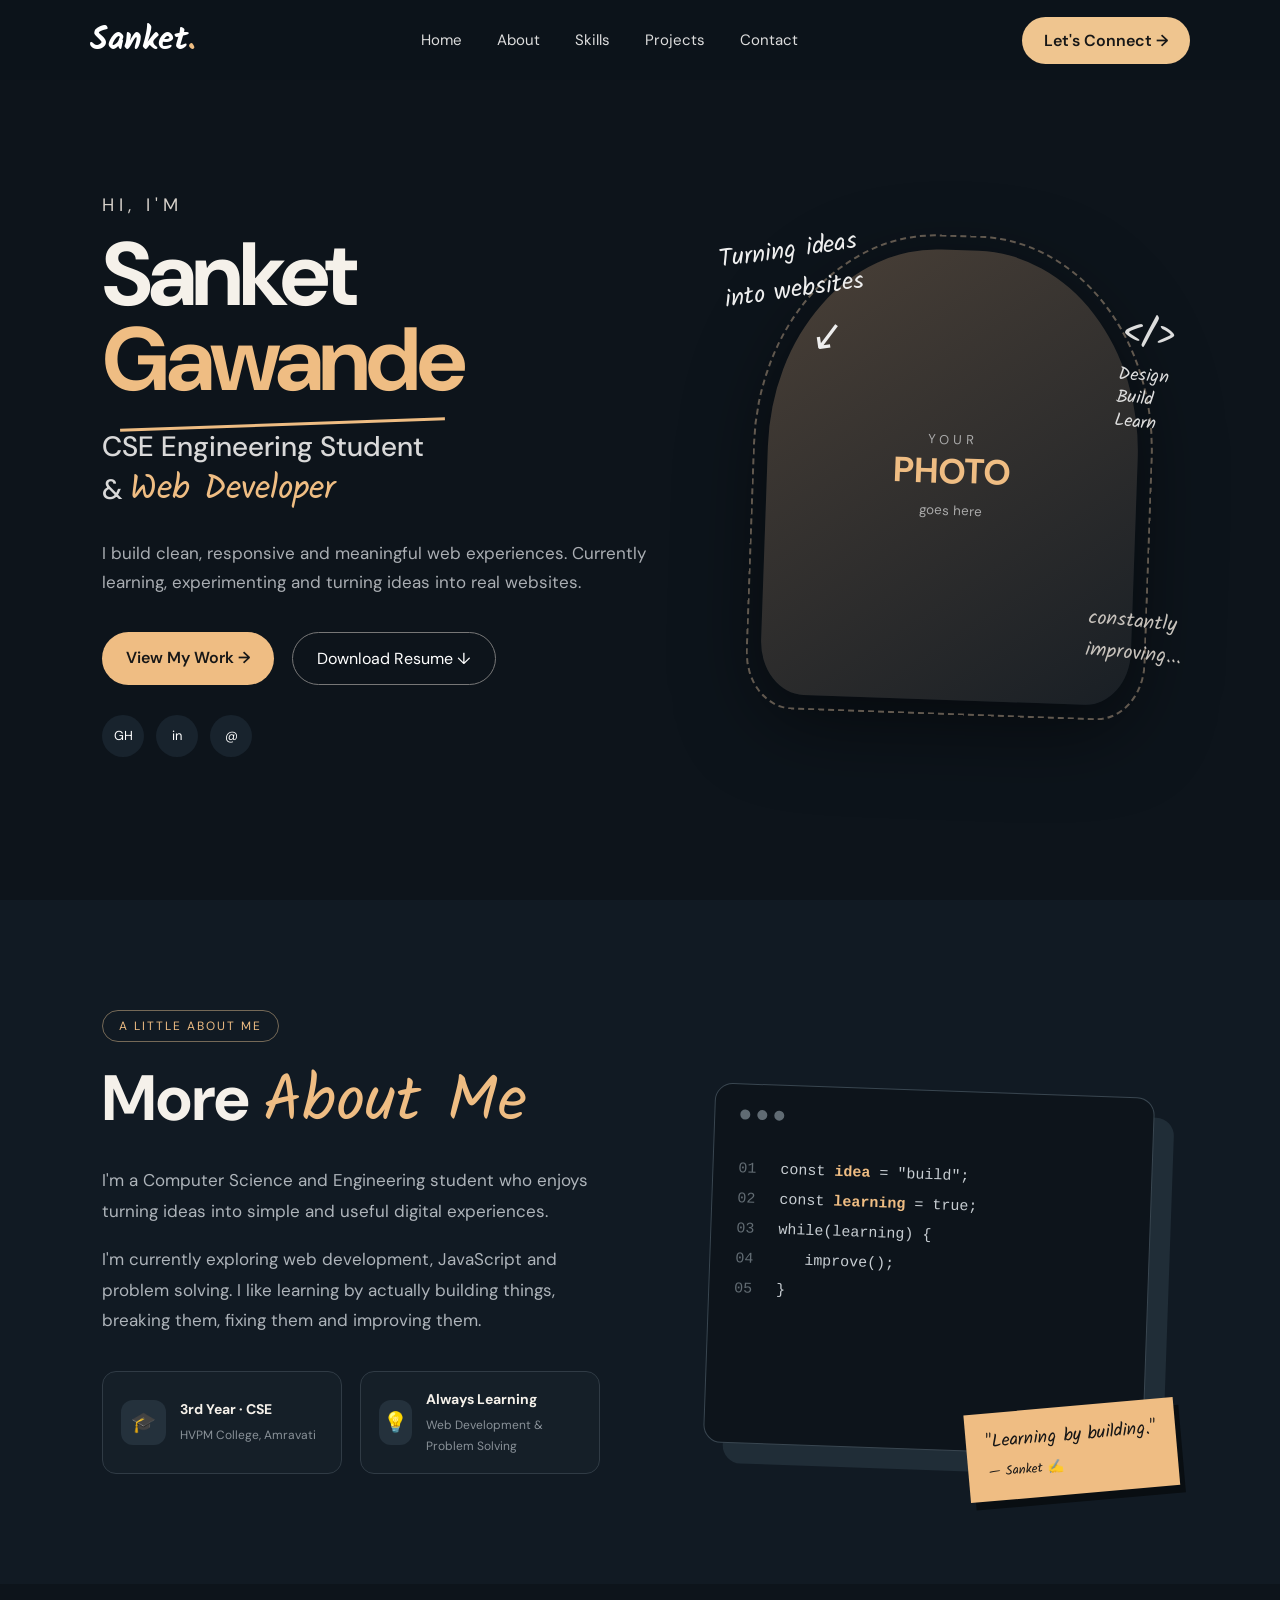
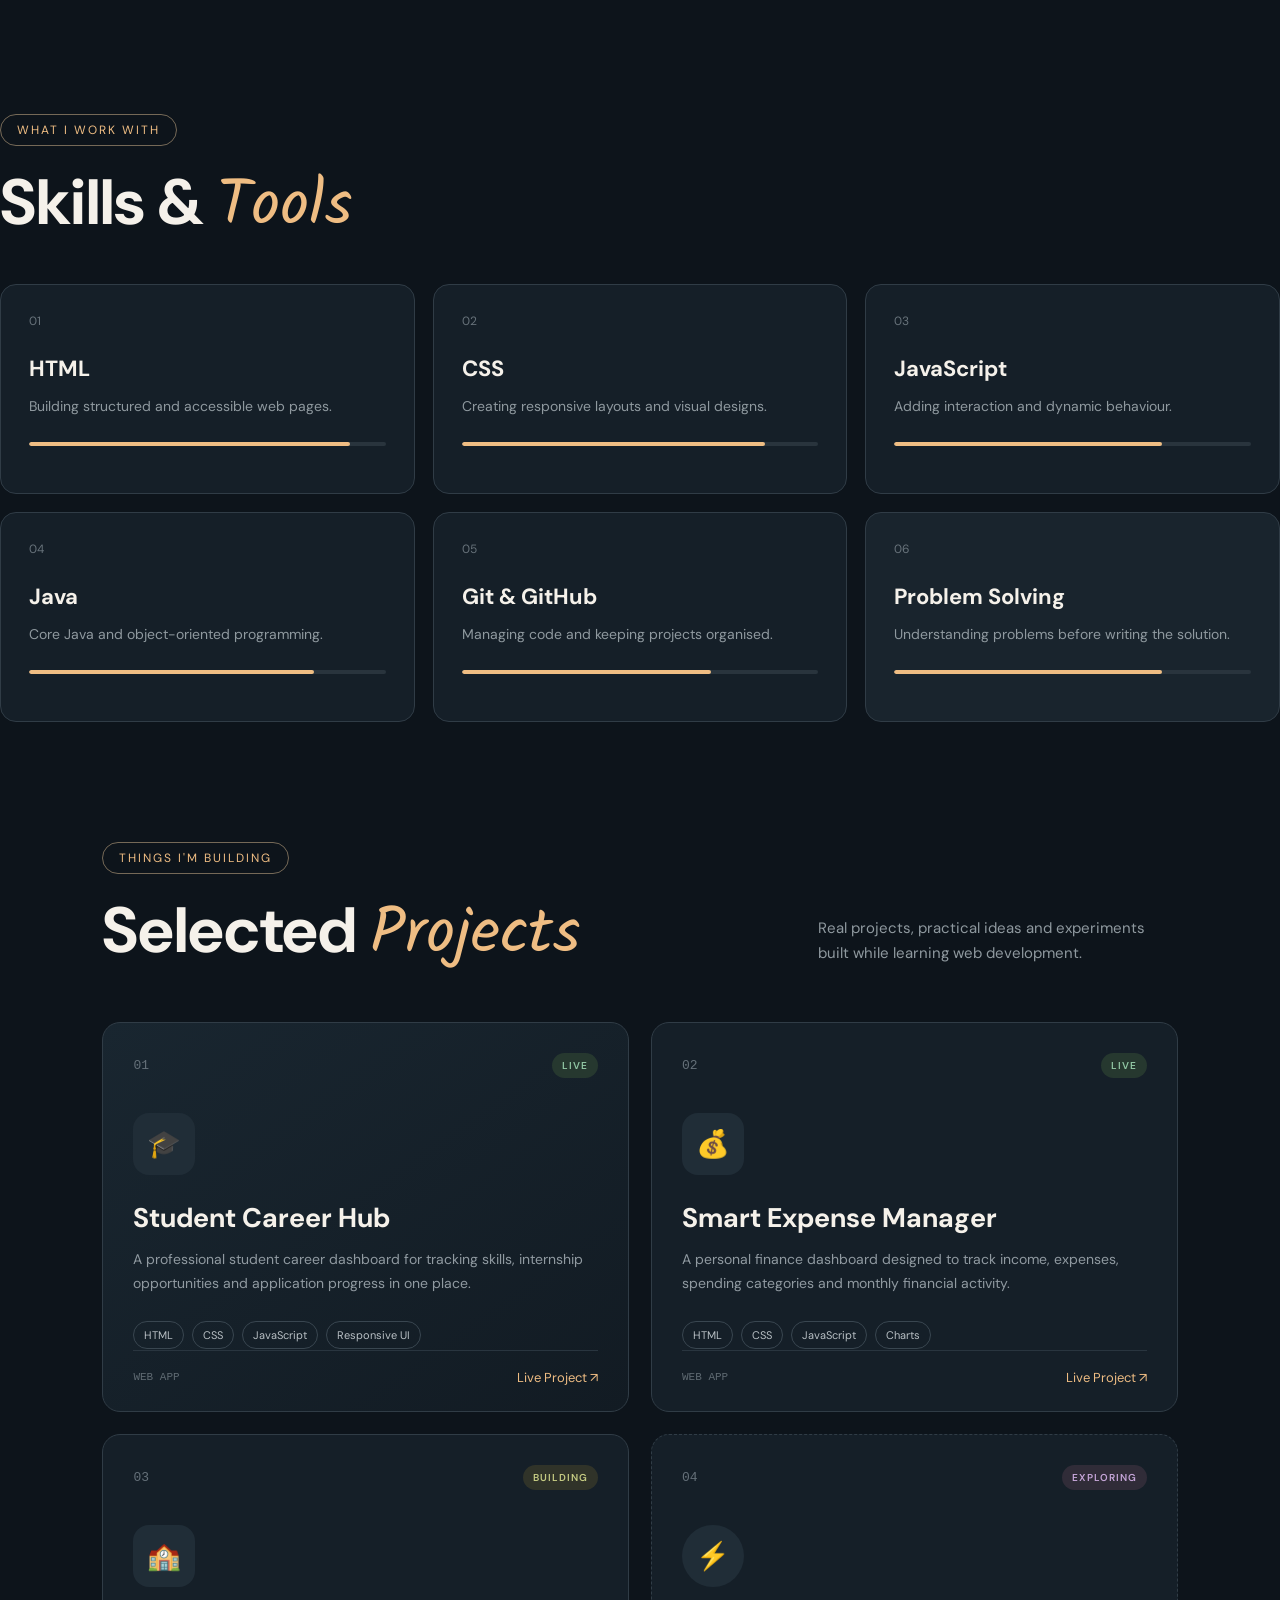
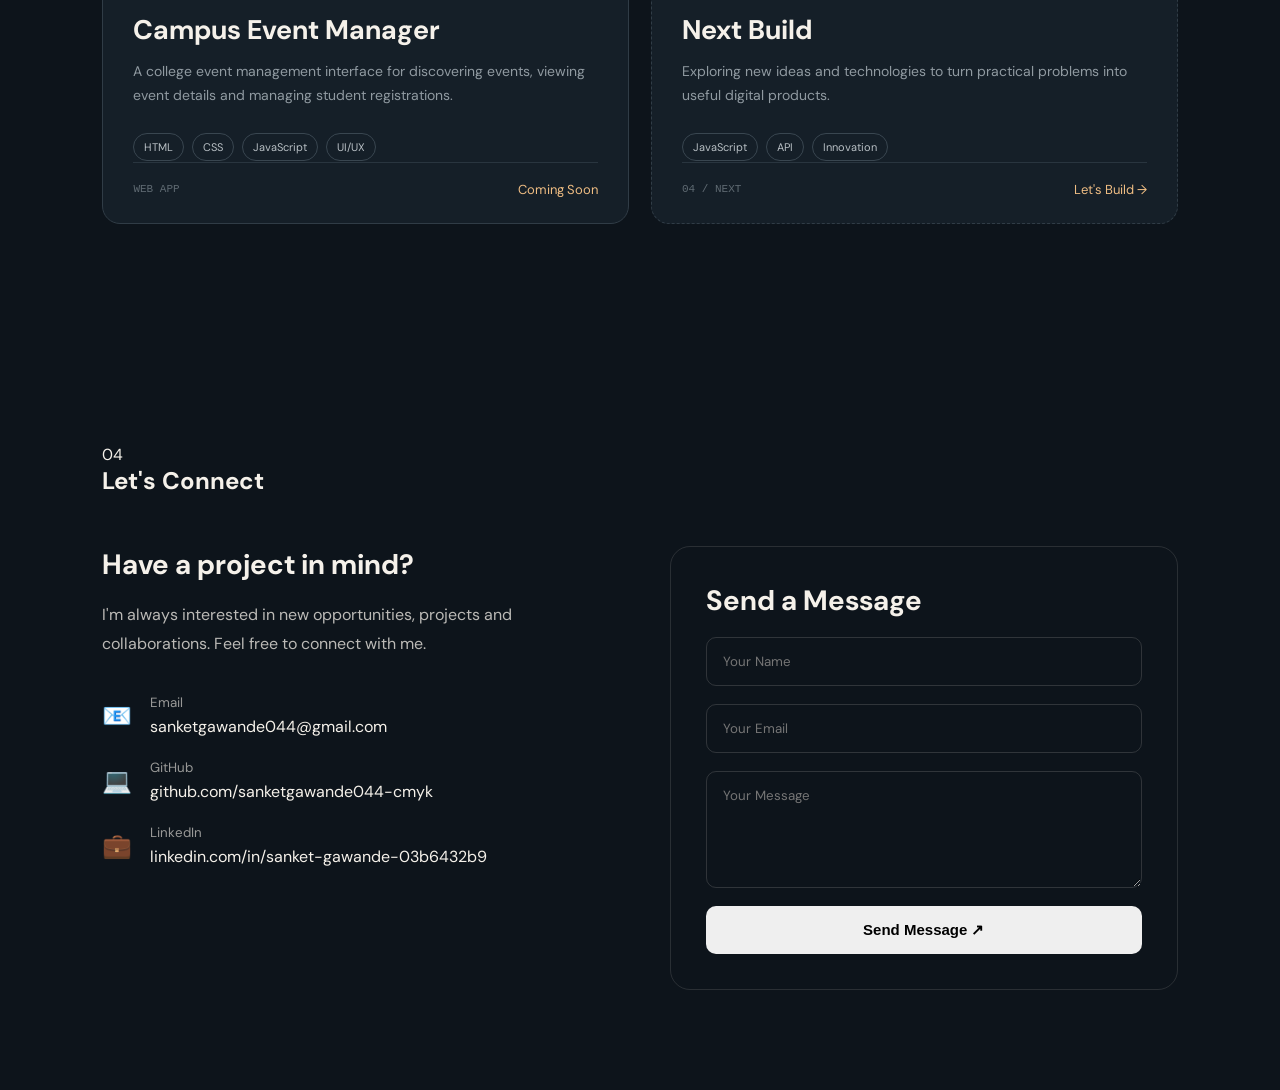
==== index.html @ 47cdb089 "Add files via upload" ====
<!DOCTYPE html>
<html lang="en">

<head>

    <meta charset="UTF-8">

    <meta name="viewport" content="width=device-width, initial-scale=1.0">

    <title>Sanket | CSE Engineer & Web Developer</title>

    <link rel="stylesheet" href="style.css">

    <link rel="preconnect" href="https://fonts.googleapis.com">

    <link rel="preconnect"
          href="https://fonts.gstatic.com"
          crossorigin>

    <link href="https://fonts.googleapis.com/css2?family=DM+Sans:wght@400;500;600;700&family=Kalam:wght@400;700&display=swap"
          rel="stylesheet">

</head>


<body>


    <!-- =========================
         NAVBAR
    ========================== -->

    <header class="navbar">

        <a href="#" class="logo">
            Sanket<span>.</span>
        </a>
<button class="menu-toggle"
        onclick="document.getElementById('mobileMenu').classList.toggle('active')">
    ☰
</button>
        <nav id="mobileMenu">

            <a href="#home">
                Home
            </a>

            <a href="#about">
                About
            </a>

            <a href="#skills">
                Skills
            </a>

            <a href="#projects">
                Projects
            </a>

            <a href="#contact">
                Contact
            </a>

        </nav>


        <a href="#contact" class="connect-btn">
            Let's Connect →
        </a>

    </header>



    <main>


        <!-- =========================
             HERO SECTION
        ========================== -->

        <section class="hero" id="home">


            <div class="hero-content">


                <p class="small-heading">
                    HI, I'M
                </p>


                <h1>
                    Sanket <span>Gawande</span>
                </h1>


                <h2>
                    CSE Engineering Student
                    <br>
                    & <em>Web Developer</em>
                </h2>


                <p class="intro">
                    I build clean, responsive and meaningful web experiences.
                    Currently learning, experimenting and turning ideas into
                    real websites.
                </p>


                <div class="hero-buttons">

                    <a href="#projects" class="primary-btn">
                        View My Work →
                    </a>

<a href="resume.pdf" class="secondary-btn" download>
    Download Resume ↓
</a>

                </div>


               <div class="social-links">

    <a href="https://github.com/sanketgawande044-cmyk"
       target="_blank"
       title="GitHub">
        GH
    </a>

    <a href="https://www.linkedin.com/in/sanket-gawande-03b6432b9/"
       target="_blank"
       title="LinkedIn">
        in
    </a>

    <a href="mailto:sanketgawande044@gmail.com"
       title="Email">
        @
    </a>

</div>


            </div>



            <!-- CREATIVE SIDE -->

            <div class="hero-visual">


                <div class="scribble-note">

                    Turning ideas
                    <br>
                    into websites

                    <span>↙</span>

                </div>


                <div class="photo-placeholder">

                    <div>

                        <span>
                            YOUR
                        </span>

                        <strong>
                            PHOTO
                        </strong>

                        <small>
                            goes here
                        </small>

                    </div>

                </div>


                <div class="code-note">

                    &lt;/&gt;

                    <br>

                    <span>
                        Design
                    </span>

                    <span>
                        Build
                    </span>

                    <span>
                        Learn
                    </span>

                </div>


                <div class="side-note">

                    constantly
                    <br>
                    improving...

                </div>


            </div>


        </section>



        <!-- =========================
             ABOUT SECTION
        ========================== -->

        <section class="about-section" id="about">


            <div class="section-label">
                A LITTLE ABOUT ME
            </div>


            <div class="about-grid">


                <!-- ABOUT TEXT -->

                <div class="about-text">


                    <h2>
                        More <span>About Me</span>
                    </h2>


                    <p>
                        I'm a Computer Science and Engineering student who enjoys
                        turning ideas into simple and useful digital experiences.
                    </p>


                    <p>
                        I'm currently exploring web development, JavaScript and
                        problem solving. I like learning by actually building things,
                        breaking them, fixing them and improving them.
                    </p>


                    <div class="about-cards">


                        <div class="info-card">

                            <div class="info-icon">
                                🎓
                            </div>

                            <div>

                                <strong>
                                    3rd Year · CSE
                                </strong>

                                <small>
                                    HVPM College, Amravati
                                </small>

                            </div>

                        </div>


                        <div class="info-card">

                            <div class="info-icon">
                                💡
                            </div>

                            <div>

                                <strong>
                                    Always Learning
                                </strong>

                                <small>
                                    Web Development & Problem Solving
                                </small>

                            </div>

                        </div>


                    </div>


                </div>



                <!-- CREATIVE CARD -->

                <div class="about-visual">


                    <div class="desk-card">


                        <div class="window-top">

                            <span></span>
                            <span></span>
                            <span></span>

                        </div>


                        <div class="code-lines">

                            <p>
                                <span>01</span>
                                const <b>idea</b> = "build";
                            </p>

                            <p>
                                <span>02</span>
                                const <b>learning</b> = true;
                            </p>

                            <p>
                                <span>03</span>
                                while(learning) {
                            </p>

                            <p>
                                <span>04</span>
                                &nbsp;&nbsp; improve();
                            </p>

                            <p>
                                <span>05</span>
                                }
                            </p>

                        </div>


                        <div class="hand-note">

                            "Learning by building."

                            <br>

                            <span>
                                — Sanket ✍
                            </span>

                        </div>


                    </div>


                </div>


            </div>


        </section>



        <!-- =========================
             SKILLS
        ========================== -->

        <div class="skills-area" id="skills">


            <div class="section-label">
                WHAT I WORK WITH
            </div>


            <h2>
                Skills & <span>Tools</span>
            </h2>


            <div class="skills-grid">


                <div class="skill-card">

                    <div class="skill-number">
                        01
                    </div>

                    <h3>
                        HTML
                    </h3>

                    <p>
                        Building structured and accessible web pages.
                    </p>

                    <div class="skill-line">
                        <span style="width: 90%;"></span>
                    </div>

                </div>



                <div class="skill-card">

                    <div class="skill-number">
                        02
                    </div>

                    <h3>
                        CSS
                    </h3>

                    <p>
                        Creating responsive layouts and visual designs.
                    </p>

                    <div class="skill-line">
                        <span style="width: 85%;"></span>
                    </div>

                </div>



                <div class="skill-card">

                    <div class="skill-number">
                        03
                    </div>

                    <h3>
                        JavaScript
                    </h3>

                    <p>
                        Adding interaction and dynamic behaviour.
                    </p>

                    <div class="skill-line">
                        <span style="width: 75%;"></span>
                    </div>

                </div>



                <div class="skill-card">

                    <div class="skill-number">
                        04
                    </div>

                    <h3>
                        Java
                    </h3>

                    <p>
                        Core Java and object-oriented programming.
                    </p>

                    <div class="skill-line">
                        <span style="width: 80%;"></span>
                    </div>

                </div>



                <div class="skill-card">

                    <div class="skill-number">
                        05
                    </div>

                    <h3>
                        Git & GitHub
                    </h3>

                    <p>
                        Managing code and keeping projects organised.
                    </p>

                    <div class="skill-line">
                        <span style="width: 70%;"></span>
                    </div>

                </div>



                <div class="skill-card special-skill">

                    <div class="skill-number">
                        06
                    </div>

                    <h3>
                        Problem Solving
                    </h3>

                    <p>
                        Understanding problems before writing the solution.
                    </p>

                    <div class="skill-line">
                        <span style="width: 75%;"></span>
                    </div>

                </div>


            </div>


        </div>



        <!-- =========================
             PROJECTS SECTION
        ========================== -->

        <section class="projects-section" id="projects">


            <div class="section-label">
                THINGS I'M BUILDING
            </div>


            <div class="projects-heading">


                <div>

                    <h2>
                        Selected <span>Projects</span>
                    </h2>

                </div>


                <p>
                    Real projects, practical ideas and experiments
                    built while learning web development.
                </p>


            </div>



            <div class="projects-grid">


                <!-- =========================
                     PROJECT 01
                ========================== -->

                <article class="project-card featured-project">


                    <div class="project-top">

                        <span class="project-number">
                            01
                        </span>


                        <span class="project-status">
                            LIVE
                        </span>

                    </div>


                    <div class="project-icon">
                        🎓
                    </div>


                    <h3>
                        Student Career Hub
                    </h3>


                    <p>
                        A professional student career dashboard for
                        tracking skills, internship opportunities and
                        application progress in one place.
                    </p>


                    <div class="tech-stack">

                        <span>
                            HTML
                        </span>

                        <span>
                            CSS
                        </span>

                        <span>
                            JavaScript
                        </span>

                        <span>
                            Responsive UI
                        </span>

                    </div>


                    <div class="project-bottom">

                        <span>
                            WEB APP
                        </span>


                        <a href="projects/career-hub.html">
                            Live Project ↗
                        </a>

                    </div>


                </article>



                <!-- =========================
                     PROJECT 02
                ========================== -->

                <article class="project-card">


                    <div class="project-top">

                        <span class="project-number">
                            02
                        </span>


                        <span class="project-status">
                            LIVE
                        </span>

                    </div>


                    <div class="project-icon">
                        💰
                    </div>


                    <h3>
                        Smart Expense Manager
                    </h3>


                    <p>
                        A personal finance dashboard designed to track
                        income, expenses, spending categories and
                        monthly financial activity.
                    </p>


                    <div class="tech-stack">

                        <span>
                            HTML
                        </span>

                        <span>
                            CSS
                        </span>

                        <span>
                            JavaScript
                        </span>

                        <span>
                            Charts
                        </span>

                    </div>


                    <div class="project-bottom">

                        <span>
                            WEB APP
                        </span>


                      <a href="projects/expense.html">
    Live Project ↗
</a>
                    </div>


                </article>



                <!-- =========================
                     PROJECT 03
                ========================== -->

                <article class="project-card">


                    <div class="project-top">

                        <span class="project-number">
                            03
                        </span>


                        <span class="project-status learning">
                            BUILDING
                        </span>

                    </div>


                    <div class="project-icon">
                        🏫
                    </div>


                    <h3>
                        Campus Event Manager
                    </h3>


                    <p>
                        A college event management interface for
                        discovering events, viewing event details and
                        managing student registrations.
                    </p>


                    <div class="tech-stack">

                        <span>
                            HTML
                        </span>

                        <span>
                            CSS
                        </span>

                        <span>
                            JavaScript
                        </span>

                        <span>
                            UI/UX
                        </span>

                    </div>


                    <div class="project-bottom">

                        <span>
                            WEB APP
                        </span>


                        <a href="#">
                            Coming Soon
                        </a>

                    </div>


                </article>



                <!-- =========================
                     PROJECT 04
                ========================== -->

                <article class="project-card idea-card">


                    <div class="project-top">

                        <span class="project-number">
                            04
                        </span>


                        <span class="project-status idea">
                            EXPLORING
                        </span>

                    </div>


                    <div class="project-icon">
                        ⚡
                    </div>


                    <h3>
                        Next Build
                    </h3>


                    <p>
                        Exploring new ideas and technologies to turn
                        practical problems into useful digital products.
                    </p>


                    <div class="tech-stack">

                        <span>
                            JavaScript
                        </span>

                        <span>
                            API
                        </span>

                        <span>
                            Innovation
                        </span>

                    </div>


                    <div class="project-bottom">

                        <span>
                            04 / NEXT
                        </span>


                        <a href="#contact">
                            Let's Build →
                        </a>

                    </div>


                </article>


            </div>


        </section>
        <!-- CONTACT SECTION -->
<section class="contact-section" id="contact">
    <div class="section-title">
        <span>04</span>
        <h2>Let's Connect</h2>
    </div>

    <div class="contact-container">

        <div class="contact-info">
            <h3>Have a project in mind?</h3>

            <p>
                I'm always interested in new opportunities, projects
                and collaborations. Feel free to connect with me.
            </p>

            <div class="contact-item">
                <span>📧</span>
                <div>
                    <small>Email</small>
                    <a href="mailto:sanketgawande044@gmail.com">
                        sanketgawande044@gmail.com
                    </a>
                </div>
            </div>

            <div class="contact-item">
                <span>💻</span>
                <div>
                    <small>GitHub</small>
                    <a href="https://github.com/sanketgawande044-cmyk"
                       target="_blank">
                        github.com/sanketgawande044-cmyk
                    </a>
                </div>
            </div>

            <div class="contact-item">
                <span>💼</span>
                <div>
                    <small>LinkedIn</small>
                    <a href="https://www.linkedin.com/in/sanket-gawande-03b6432b9/"
                       target="_blank">
                        linkedin.com/in/sanket-gawande-03b6432b9
                    </a>
                </div>
            </div>
        </div>

        <div class="contact-card">
            <h3>Send a Message</h3>

            <form onsubmit="return sendMessage()">

                <input type="text"
                       id="name"
                       placeholder="Your Name"
                       required>

                <input type="email"
                       id="email"
                       placeholder="Your Email"
                       required>

                <textarea id="message"
                          rows="5"
                          placeholder="Your Message"
                          required></textarea>

                <button type="submit">
                    Send Message ↗
                </button>

            </form>
        </div>

    </div>
</section>


    </main>



    <script src="script.js"></script>


</body>

</html>
---- style.css ----
/* =========================
   BASIC RESET
========================= */

* {
    margin: 0;
    padding: 0;
    box-sizing: border-box;
}

html {
    scroll-behavior: smooth;
}

body {
    font-family: "DM Sans", sans-serif;
    background: #0d141b;
    color: #f5f1ea;
}


/* =========================
   NAVBAR
========================= */

.navbar {
    width: 100%;
    height: 80px;
    display: flex;
    align-items: center;
    justify-content: space-between;
    padding: 0 7%;
    position: fixed;
    top: 0;
    left: 0;
    z-index: 100;
    background: rgba(13, 20, 27, 0.88);
    backdrop-filter: blur(12px);
}

.logo {
    font-family: "Kalam", cursive;
    font-size: 32px;
    font-weight: 700;
    color: white;
    text-decoration: none;
}

.logo span {
    color: #eebd82;
}

.navbar nav {
    display: flex;
    gap: 35px;
}

.navbar nav a {
    color: #ddd;
    text-decoration: none;
    font-size: 15px;
    transition: 0.3s;
}

.navbar nav a:hover {
    color: #efbd83;
}

.connect-btn {
    text-decoration: none;
    color: #171717;
    background: #efc58f;
    padding: 13px 22px;
    border-radius: 30px;
    font-weight: 600;
    transition: 0.3s;
}

.connect-btn:hover {
    transform: translateY(-3px);
}


/* =========================
   HERO
========================= */

.hero {
    min-height: 100vh;
    display: flex;
    align-items: center;
    justify-content: space-between;
    padding: 120px 8% 70px;
    overflow: hidden;
}

.hero-content {
    width: 53%;
}

.small-heading {
    font-size: 18px;
    letter-spacing: 5px;
    margin-bottom: 15px;
    color: #d6d1ca;
}

.hero h1 {
    font-size: clamp(55px, 7vw, 95px);
    line-height: 0.95;
    margin-bottom: 25px;
    letter-spacing: -4px;
}

.hero h1 span {
    color: #efbd83;
    position: relative;
}

.hero h1 span::after {
    content: "";
    position: absolute;
    height: 3px;
    width: 90%;
    background: #efbd83;
    left: 5%;
    bottom: -8px;
    transform: rotate(-2deg);
}

.hero h2 {
    font-size: 28px;
    line-height: 1.4;
    font-weight: 500;
    color: #d9d9d9;
    margin-bottom: 25px;
}

.hero h2 em {
    font-family: "Kalam", cursive;
    color: #efbd83;
    font-size: 34px;
    font-style: normal;
}

.intro {
    max-width: 600px;
    color: #aaaeb3;
    font-size: 17px;
    line-height: 1.7;
    margin-bottom: 35px;
}


/* =========================
   BUTTONS
========================= */

.hero-buttons {
    display: flex;
    gap: 18px;
    margin-bottom: 30px;
}

.primary-btn,
.secondary-btn {
    padding: 15px 24px;
    border-radius: 30px;
    text-decoration: none;
    transition: 0.3s;
}

.primary-btn {
    background: #efbd83;
    color: #171717;
    font-weight: 600;
}

.secondary-btn {
    border: 1px solid #777;
    color: white;
}

.primary-btn:hover,
.secondary-btn:hover {
    transform: translateY(-4px);
}


/* =========================
   SOCIAL
========================= */

.social-links {
    display: flex;
    gap: 12px;
}

.social-links a {
    width: 42px;
    height: 42px;
    border-radius: 50%;
    display: flex;
    align-items: center;
    justify-content: center;
    text-decoration: none;
    color: white;
    background: #18232d;
    font-size: 13px;
    transition: 0.3s;
}

.social-links a:hover {
    background: #efbd83;
    color: #111;
    transform: translateY(-4px);
}


/* =========================
   CREATIVE VISUAL
========================= */

.hero-visual {
    width: 42%;
    min-height: 520px;
    position: relative;
    display: flex;
    align-items: center;
    justify-content: center;
}


/* PHOTO PLACEHOLDER */

.photo-placeholder {
    width: 370px;
    height: 450px;
    border-radius: 45% 45% 12% 12%;
    background: linear-gradient(
        145deg,
        #4a4037,
        #191f25
    );
    display: flex;
    align-items: center;
    justify-content: center;
    position: relative;
    box-shadow: 0 25px 80px rgba(0, 0, 0, 0.5);
    transform: rotate(2deg);
}

.photo-placeholder::before {
    content: "";
    position: absolute;
    inset: -15px;
    border: 2px dashed #62594f;
    border-radius: inherit;
    z-index: -1;
}

.photo-placeholder div {
    text-align: center;
    color: #aaa;
}

.photo-placeholder span {
    display: block;
    font-size: 13px;
    letter-spacing: 4px;
}

.photo-placeholder strong {
    display: block;
    font-size: 35px;
    color: #efbd83;
}

.photo-placeholder small {
    display: block;
    margin-top: 8px;
}


/* =========================
   HANDWRITTEN NOTES
========================= */

.scribble-note {
    position: absolute;
    top: 15px;
    left: 0;
    font-family: "Kalam", cursive;
    font-size: 25px;
    color: #eee;
    transform: rotate(-8deg);
    z-index: 5;
}

.scribble-note span {
    display: block;
    font-size: 40px;
    margin-left: 80px;
}

.code-note {
    position: absolute;
    right: 5px;
    top: 90px;
    font-family: "Kalam", cursive;
    font-size: 38px;
    color: #ddd;
    transform: rotate(5deg);
}

.code-note span {
    display: block;
    font-size: 18px;
    line-height: 1.3;
}

.side-note {
    position: absolute;
    right: -5px;
    bottom: 65px;
    font-family: "Kalam", cursive;
    font-size: 20px;
    color: #c7c2bc;
    transform: rotate(5deg);
}


/* =========================
   NEXT SECTION
========================= */

.next-section {
    min-height: 300px;
    display: flex;
    align-items: center;
    justify-content: center;
    background: #111b24;
    color: #efbd83;
    font-family: "Kalam", cursive;
    font-size: 30px;
}


/* =========================
   MOBILE
========================= */

@media (max-width: 900px) {

    .navbar nav {
        display: none;
    }

    .connect-btn {
        padding: 10px 16px;
        font-size: 13px;
    }

    .hero {
        flex-direction: column;
        padding-top: 130px;
    }

    .hero-content {
        width: 100%;
        text-align: center;
    }

    .hero-buttons {
        justify-content: center;
    }

    .social-links {
        justify-content: center;
    }

    .hero-visual {
        width: 100%;
        margin-top: 60px;
    }

    .photo-placeholder {
        width: 280px;
        height: 350px;
    }

    .scribble-note {
        left: 5%;
    }

    .code-note {
        right: 3%;
    }
}

@media (max-width: 500px) {

    .navbar {
        padding: 0 5%;
    }

    .logo {
        font-size: 27px;
    }

    .hero h1 {
        font-size: 55px;
        letter-spacing: -2px;
    }

    .hero h2 {
        font-size: 22px;
    }

    .hero h2 em {
        font-size: 28px;
    }

    .intro {
        font-size: 15px;
    }

    .hero-buttons {
        flex-direction: column;
        align-items: center;
    }

    .hero-visual {
        min-height: 430px;
    }

    .photo-placeholder {
        width: 250px;
        height: 320px;
    }

    .scribble-note {
        font-size: 19px;
    }

    .code-note {
        font-size: 28px;
    }
}


/* =========================
   ABOUT SECTION
========================= */

.about-section {
    padding: 110px 8%;
    background: #111a23;
}

.section-label {
    display: inline-block;
    padding: 7px 16px;
    border: 1px solid #756957;
    border-radius: 30px;
    color: #efbd83;
    font-size: 12px;
    letter-spacing: 2px;
    margin-bottom: 25px;
}

.about-grid {
    display: grid;
    grid-template-columns: 1fr 1fr;
    gap: 80px;
    align-items: center;
}

.about-text h2,
.skills-area h2 {
    font-size: clamp(42px, 5vw, 65px);
    line-height: 1;
    margin-bottom: 30px;
}

.about-text h2 span,
.skills-area h2 span {
    color: #efbd83;
    font-family: "Kalam", cursive;
    font-weight: 400;
}

.about-text > p {
    color: #aeb4ba;
    font-size: 17px;
    line-height: 1.8;
    max-width: 620px;
    margin-bottom: 18px;
}


/* ABOUT CARDS */

.about-cards {
    display: flex;
    gap: 18px;
    margin-top: 35px;
}

.info-card {
    display: flex;
    align-items: center;
    gap: 14px;
    padding: 18px;
    border: 1px solid #303b45;
    border-radius: 14px;
    background: #151f28;
    flex: 1;
}

.info-icon {
    width: 45px;
    height: 45px;
    border-radius: 12px;
    display: flex;
    align-items: center;
    justify-content: center;
    background: #24313c;
    font-size: 20px;
}

.info-card strong {
    display: block;
    font-size: 14px;
    margin-bottom: 5px;
}

.info-card small {
    color: #899198;
    font-size: 12px;
}


/* =========================
   CODE CARD
========================= */

.about-visual {
    display: flex;
    justify-content: center;
}

.desk-card {
    width: 440px;
    min-height: 360px;
    position: relative;
    padding: 25px;
    background: #0d141b;
    border: 1px solid #394650;
    border-radius: 18px;
    box-shadow: 20px 20px 0 #202d37;
    transform: rotate(2deg);
}

.window-top {
    display: flex;
    gap: 7px;
    margin-bottom: 35px;
}

.window-top span {
    width: 10px;
    height: 10px;
    border-radius: 50%;
    background: #606b73;
}

.code-lines {
    font-family: monospace;
    line-height: 2;
    color: #c7cdd2;
    font-size: 15px;
}

.code-lines span {
    color: #626c73;
    margin-right: 15px;
}

.code-lines b {
    color: #efbd83;
}

.hand-note {
    position: absolute;
    right: -35px;
    bottom: -40px;
    padding: 15px 20px;
    background: #efbd83;
    color: #161616;
    font-family: "Kalam", cursive;
    font-size: 18px;
    transform: rotate(-7deg);
    box-shadow: 5px 8px 0 #090e12;
}

.hand-note span {
    font-size: 13px;
}


/* =========================
   SKILLS
========================= */

.skills-area {
    margin-top: 130px;
}

.skills-area h2 {
    margin-bottom: 45px;
}

.skills-grid {
    display: grid;
    grid-template-columns: repeat(3, 1fr);
    gap: 18px;
}

.skill-card {
    position: relative;
    padding: 28px;
    min-height: 210px;
    background: #151f28;
    border: 1px solid #303c46;
    border-radius: 16px;
    transition: 0.3s;
}

.skill-card:hover {
    transform: translateY(-7px);
    border-color: #efbd83;
}

.skill-number {
    color: #68737b;
    font-size: 12px;
    margin-bottom: 25px;
}

.skill-card h3 {
    font-size: 22px;
    margin-bottom: 12px;
}

.skill-card p {
    color: #8f999f;
    font-size: 14px;
    line-height: 1.6;
    margin-bottom: 25px;
}

.skill-line {
    width: 100%;
    height: 4px;
    background: #29343d;
    border-radius: 10px;
    overflow: hidden;
}

.skill-line span {
    display: block;
    height: 100%;
    background: #efbd83;
    border-radius: inherit;
}

.special-skill {
    background: #19242d;
}


/* =========================
   ABOUT MOBILE
========================= */

@media (max-width: 900px) {

    .about-grid {
        grid-template-columns: 1fr;
        gap: 60px;
    }

    .about-text {
        text-align: center;
    }

    .about-text > p {
        margin-left: auto;
        margin-right: auto;
    }

    .about-cards {
        flex-direction: column;
    }

    .skills-grid {
        grid-template-columns: repeat(2, 1fr);
    }

    .about-visual {
        margin-top: 20px;
    }
}

@media (max-width: 550px) {

    .about-section {
        padding: 80px 6%;
    }

    .about-text h2,
    .skills-area h2 {
        font-size: 42px;
    }

    .desk-card {
        width: 100%;
        min-height: 330px;
    }

    .skills-grid {
        grid-template-columns: 1fr;
    }

    .hand-note {
        right: -15px;
        bottom: -25px;
    }
}


/* =========================
   PROJECTS SECTION
========================= */

.projects-section {
    padding: 120px 8%;
    background: #0d141b;
    position: relative;
}


/* HEADING */

.projects-heading {
    display: flex;
    justify-content: space-between;
    align-items: flex-end;
    gap: 40px;
    margin-bottom: 55px;
}

.projects-heading h2 {
    font-size: clamp(45px, 5vw, 70px);
    line-height: 1;
    margin: 0;
}

.projects-heading h2 span {
    color: #efbd83;
    font-family: "Kalam", cursive;
    font-weight: 400;
}

.projects-heading > p {
    max-width: 360px;
    color: #8f999f;
    line-height: 1.7;
    font-size: 15px;
}


/* PROJECT GRID */

.projects-grid {
    display: grid;
    grid-template-columns: repeat(2, 1fr);
    gap: 22px;
}


/* PROJECT CARD */

.project-card {
    position: relative;
    min-height: 390px;
    padding: 30px;
    background: #151f28;
    border: 1px solid #303c46;
    border-radius: 18px;
    overflow: hidden;
    transition:
        transform 0.35s ease,
        border-color 0.35s ease,
        box-shadow 0.35s ease;
}

.project-card:hover {
    transform: translateY(-8px);
    border-color: #efbd83;
    box-shadow: 0 20px 50px rgba(0, 0, 0, 0.25);
}


/* CARD TOP */

.project-top {
    display: flex;
    justify-content: space-between;
    align-items: center;
    margin-bottom: 35px;
}

.project-number {
    color: #657079;
    font-size: 13px;
    font-family: monospace;
}

.project-status {
    padding: 6px 10px;
    border-radius: 20px;
    background: #26382f;
    color: #91c7a4;
    font-size: 10px;
    letter-spacing: 1px;
    font-weight: 600;
}

.project-status.concept {
    background: #393329;
    color: #e2bb80;
}

.project-status.learning {
    background: #303329;
    color: #c5cb83;
}

.project-status.idea {
    background: #302c38;
    color: #c5a5d8;
}


/* PROJECT ICON */

.project-icon {
    width: 62px;
    height: 62px;
    display: flex;
    align-items: center;
    justify-content: center;
    border-radius: 16px;
    background: #202d37;
    font-size: 27px;
    margin-bottom: 25px;
    transition: 0.3s;
}

.project-card:hover .project-icon {
    transform: rotate(-5deg) scale(1.08);
    background: #293945;
}


/* TITLE */

.project-card h3 {
    font-size: 27px;
    margin-bottom: 13px;
}


/* DESCRIPTION */

.project-card > p {
    color: #909aa1;
    font-size: 14px;
    line-height: 1.7;
    max-width: 480px;
}


/* TECH STACK */

.tech-stack {
    display: flex;
    flex-wrap: wrap;
    gap: 8px;
    margin-top: 25px;
}

.tech-stack span {
    padding: 6px 10px;
    border: 1px solid #394650;
    border-radius: 20px;
    color: #b9c0c5;
    font-size: 11px;
}


/* BOTTOM */

.project-bottom {
    position: absolute;
    left: 30px;
    right: 30px;
    bottom: 25px;
    display: flex;
    align-items: center;
    justify-content: space-between;
    padding-top: 18px;
    border-top: 1px solid #29353f;
}

.project-bottom span {
    color: #5f6a72;
    font-size: 11px;
    font-family: monospace;
}

.project-bottom a {
    color: #efbd83;
    text-decoration: none;
    font-size: 13px;
    transition: 0.3s;
}

.project-bottom a:hover {
    letter-spacing: 0.5px;
}


/* FEATURED CARD */

.featured-project {
    background: linear-gradient(
        145deg,
        #192630,
        #121b23
    );
}


/* NEXT IDEA */

.idea-card {
    border-style: dashed;
}

.idea-card .project-icon {
    border-radius: 50%;
}


/* =========================
   PROJECT MOBILE
========================= */

@media (max-width: 850px) {

    .projects-heading {
        flex-direction: column;
        align-items: flex-start;
    }

    .projects-grid {
        grid-template-columns: 1fr;
    }
}

@media (max-width: 550px) {

    .projects-section {
        padding: 80px 6%;
    }

    .projects-heading h2 {
        font-size: 45px;
    }

    .project-card {
        min-height: 420px;
        padding: 24px;
    }

    .project-bottom {
        left: 24px;
        right: 24px;
    }
}
/* ================= CONTACT ================= */

.contact-section {
    padding: 100px 8%;
}

.contact-container {
    display: grid;
    grid-template-columns: 1fr 1fr;
    gap: 60px;
    margin-top: 50px;
}

.contact-info h3,
.contact-card h3 {
    font-size: 28px;
    margin-bottom: 18px;
}

.contact-info > p {
    max-width: 500px;
    line-height: 1.8;
    opacity: 0.75;
    margin-bottom: 35px;
}

.contact-item {
    display: flex;
    align-items: center;
    gap: 18px;
    margin: 22px 0;
}

.contact-item > span {
    font-size: 24px;
}

.contact-item small {
    display: block;
    opacity: 0.6;
    margin-bottom: 5px;
}

.contact-item a {
    text-decoration: none;
    color: inherit;
}

.contact-item a:hover {
    opacity: 0.6;
}

.contact-card {
    padding: 35px;
    border: 1px solid rgba(128,128,128,0.25);
    border-radius: 20px;
}

.contact-card form {
    display: flex;
    flex-direction: column;
    gap: 18px;
}

.contact-card input,
.contact-card textarea {
    width: 100%;
    padding: 15px 16px;
    border: 1px solid rgba(128,128,128,0.3);
    border-radius: 10px;
    background: transparent;
    color: inherit;
    font-family: inherit;
    outline: none;
}

.contact-card input:focus,
.contact-card textarea:focus {
    border-color: currentColor;
}

.contact-card button {
    padding: 15px 22px;
    border: none;
    border-radius: 10px;
    cursor: pointer;
    font-weight: 600;
    font-size: 15px;
}

/* Mobile */

@media (max-width: 900px) {

    .contact-container {
        grid-template-columns: 1fr;
        gap: 40px;
    }

    .contact-section {
        padding: 70px 6%;
    }
}
/* =========================
   MOBILE MENU
========================= */

.menu-toggle {
    display: none;
    background: transparent;
    border: 1px solid rgba(255,255,255,0.25);
    color: #fff;
    font-size: 22px;
    width: 42px;
    height: 42px;
    border-radius: 9px;
    cursor: pointer;
}

@media (max-width: 900px) {

    .navbar {
        position: relative;
    }

    .menu-toggle {
        display: block;
        margin-left: auto;
        margin-right: 10px;
    }

    .navbar nav {
        display: none;
        position: absolute;
        top: 75px;
        left: 5%;
        right: 5%;
        flex-direction: column;
        gap: 0;
        padding: 10px;
        background: #111b24;
        border: 1px solid rgba(255,255,255,0.15);
        border-radius: 14px;
        z-index: 1000;
    }

    .navbar nav.active {
        display: flex;
    }

    .navbar nav a {
        padding: 14px 16px;
        width: 100%;
        border-radius: 8px;
    }

    .navbar nav a:hover {
        background: rgba(255,255,255,0.08);
    }

    .connect-btn {
        display: none;
    }
}
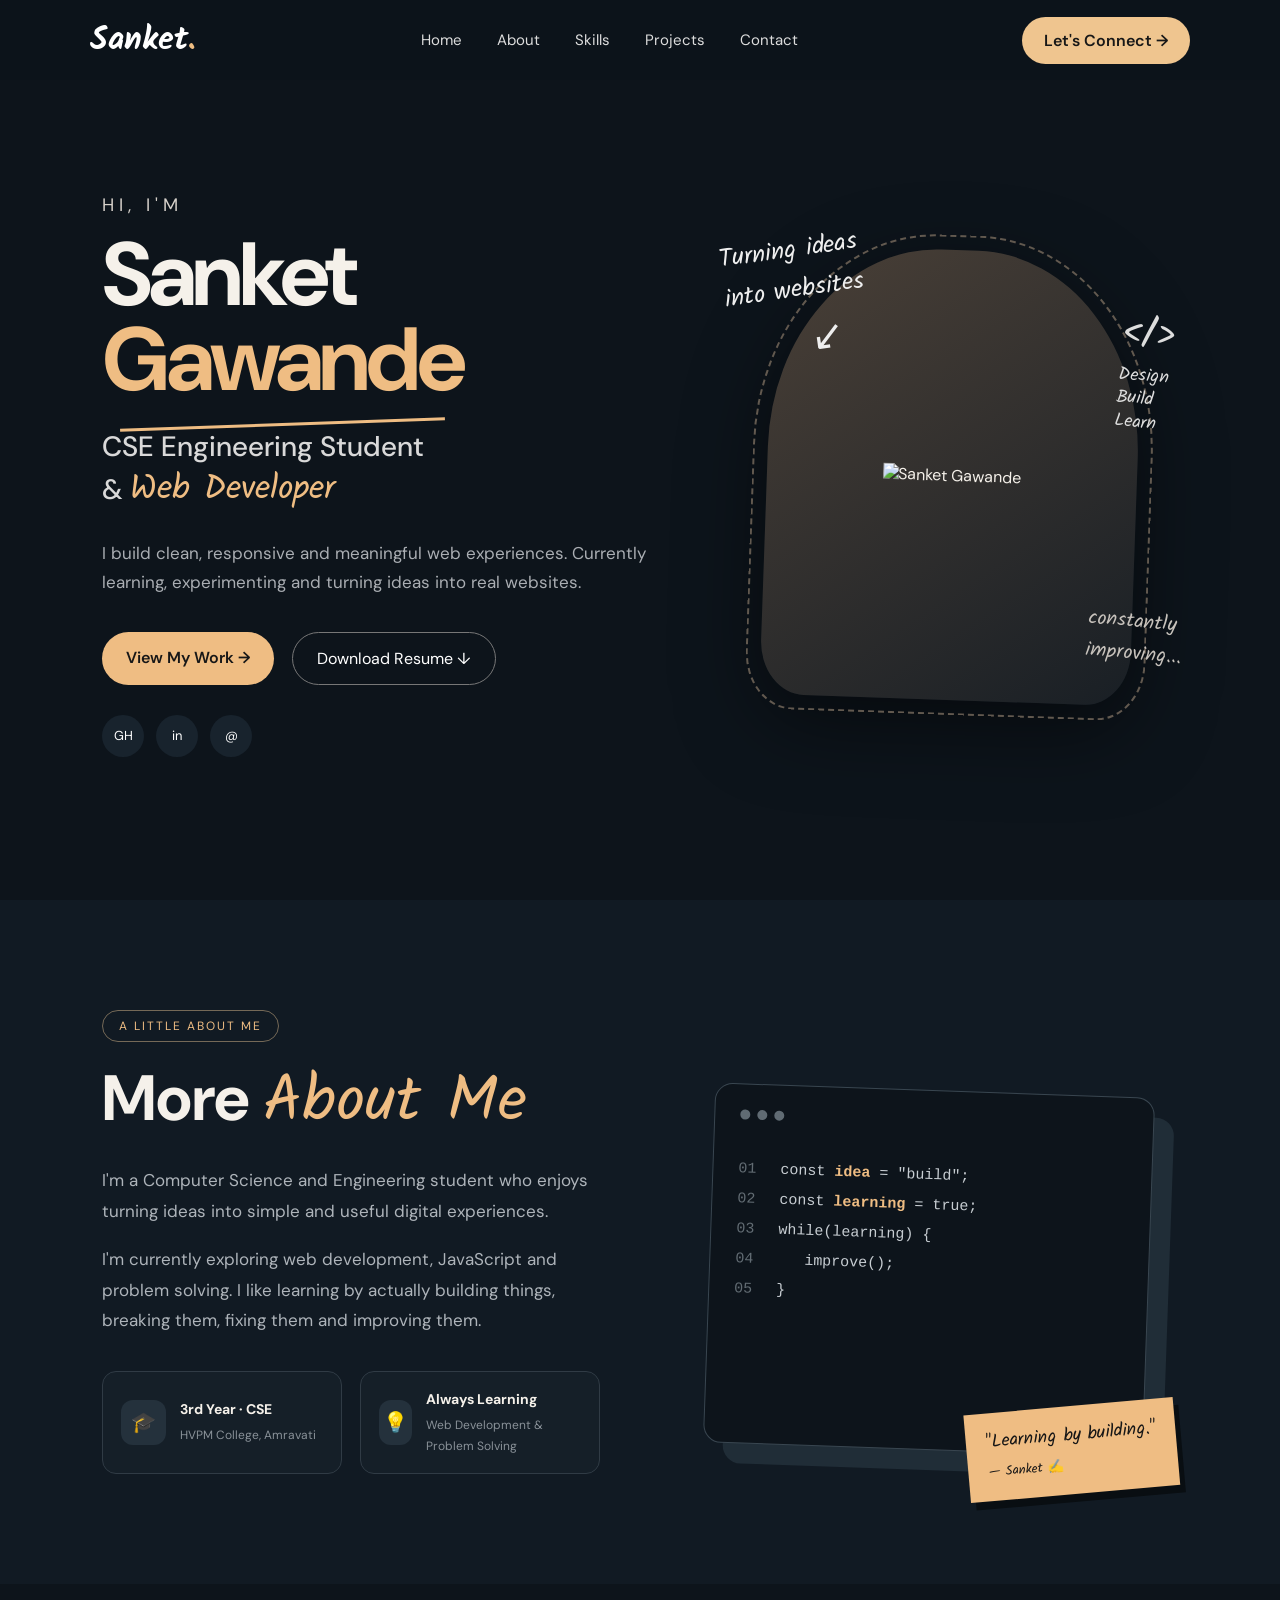
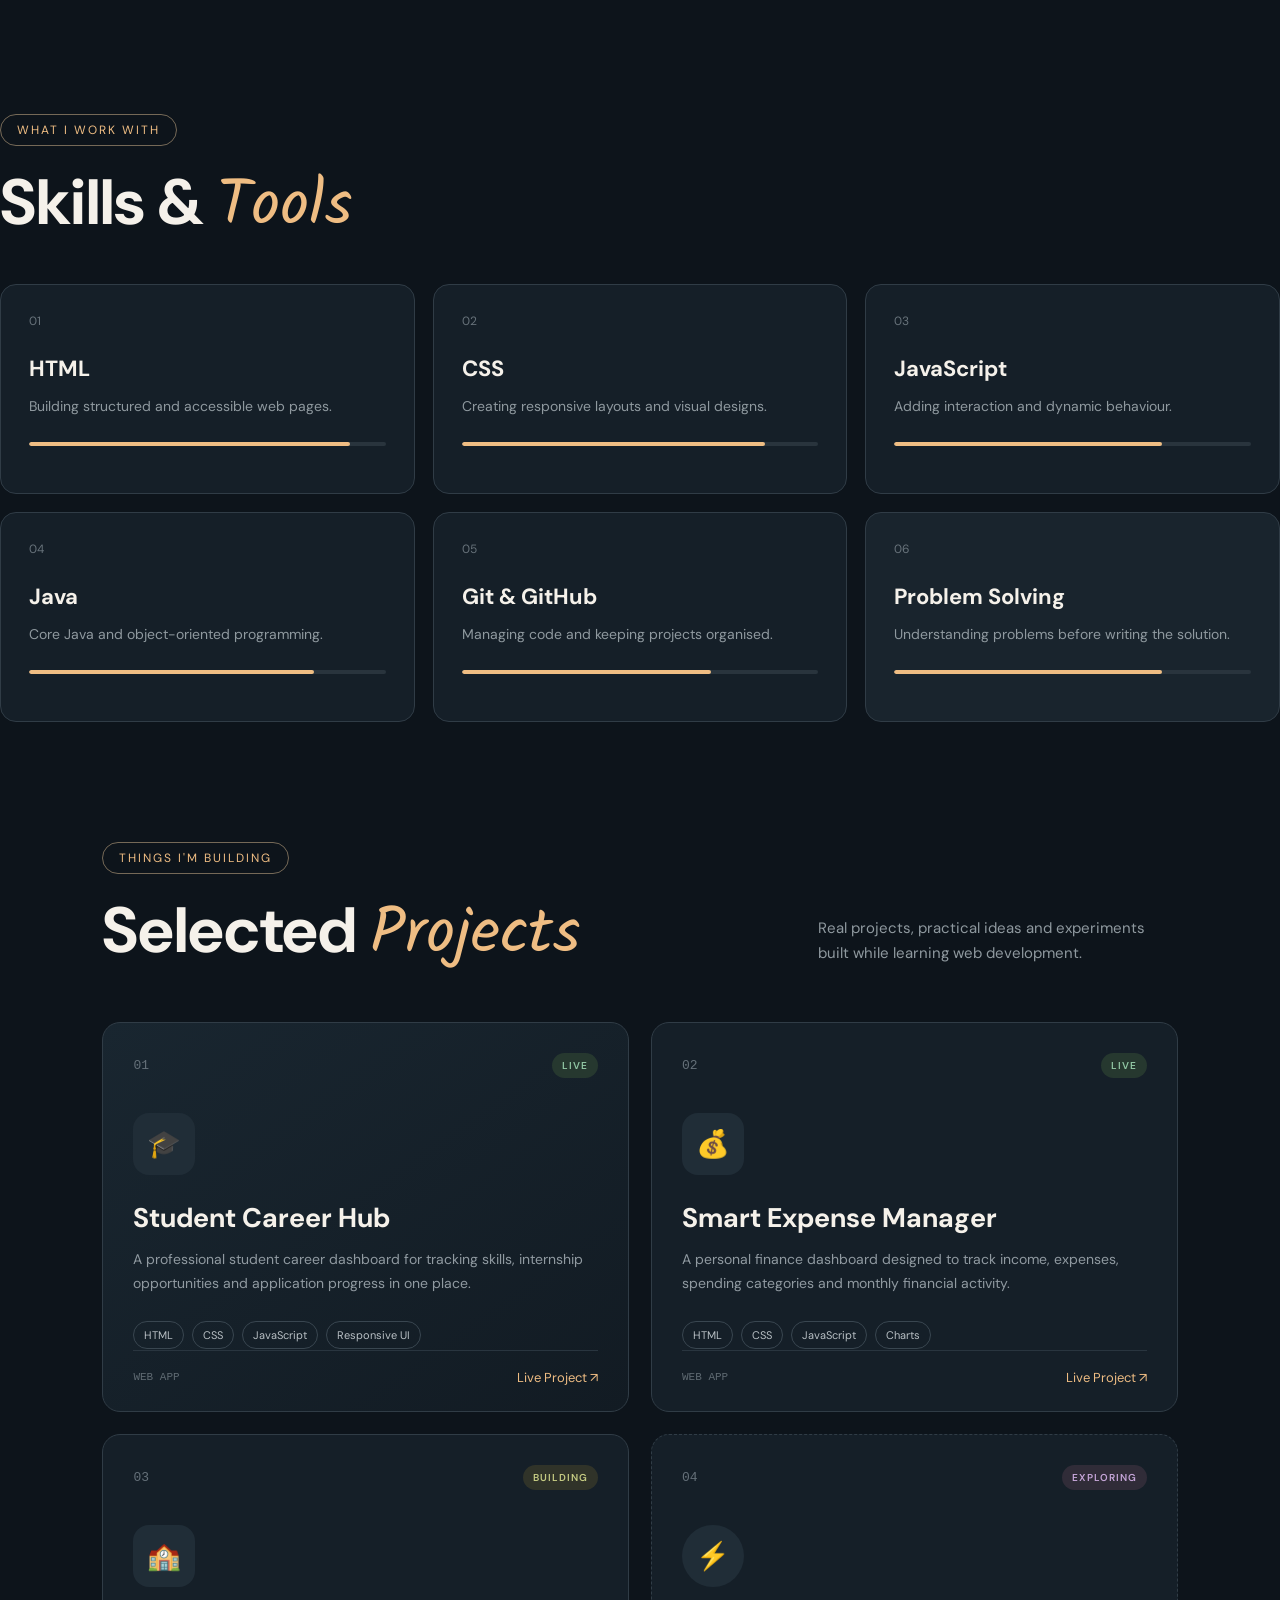
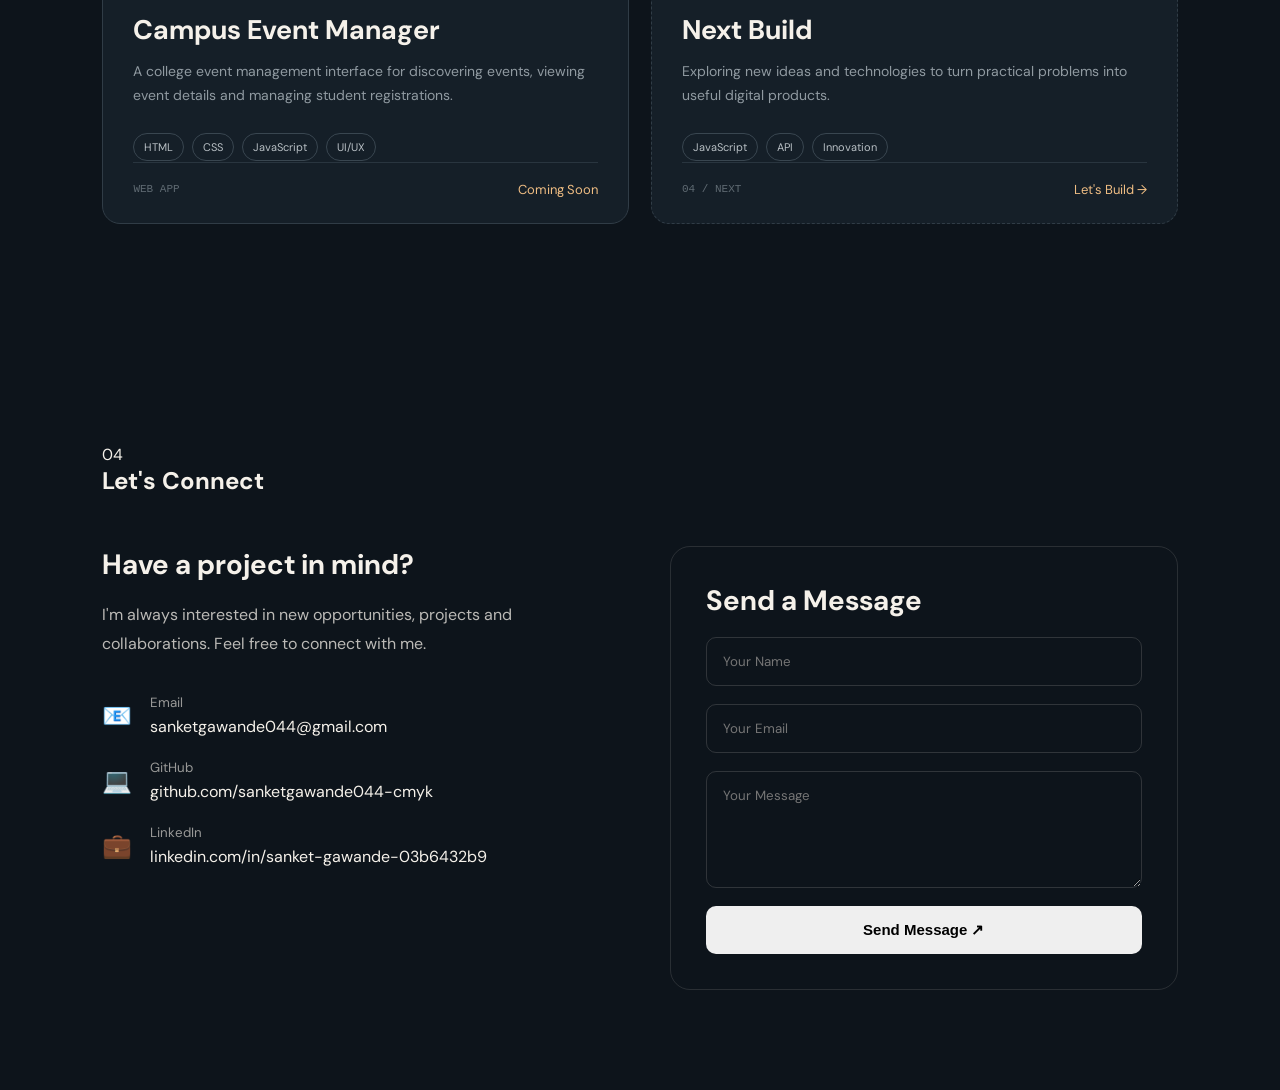
==== commit 3c8eac25: "Update print statement from 'Hello' to 'Goodbye'" ====
--- a/index.html
+++ b/index.html
@@ -164,25 +164,9 @@
                 </div>
 
 
-                <div class="photo-placeholder">
-
-                    <div>
-
-                        <span>
-                            YOUR
-                        </span>
-
-                        <strong>
-                            PHOTO
-                        </strong>
-
-                        <small>
-                            goes here
-                        </small>
-
-                    </div>
-
-                </div>
+               <div class="photo-placeholder">
+    <img src="profile.jpg.jpeg" alt="Sanket Gawande">
+</div>
 
 
                 <div class="code-note">
@@ -975,4 +959,4 @@
 
 </body>
 
-</html>+</html>
